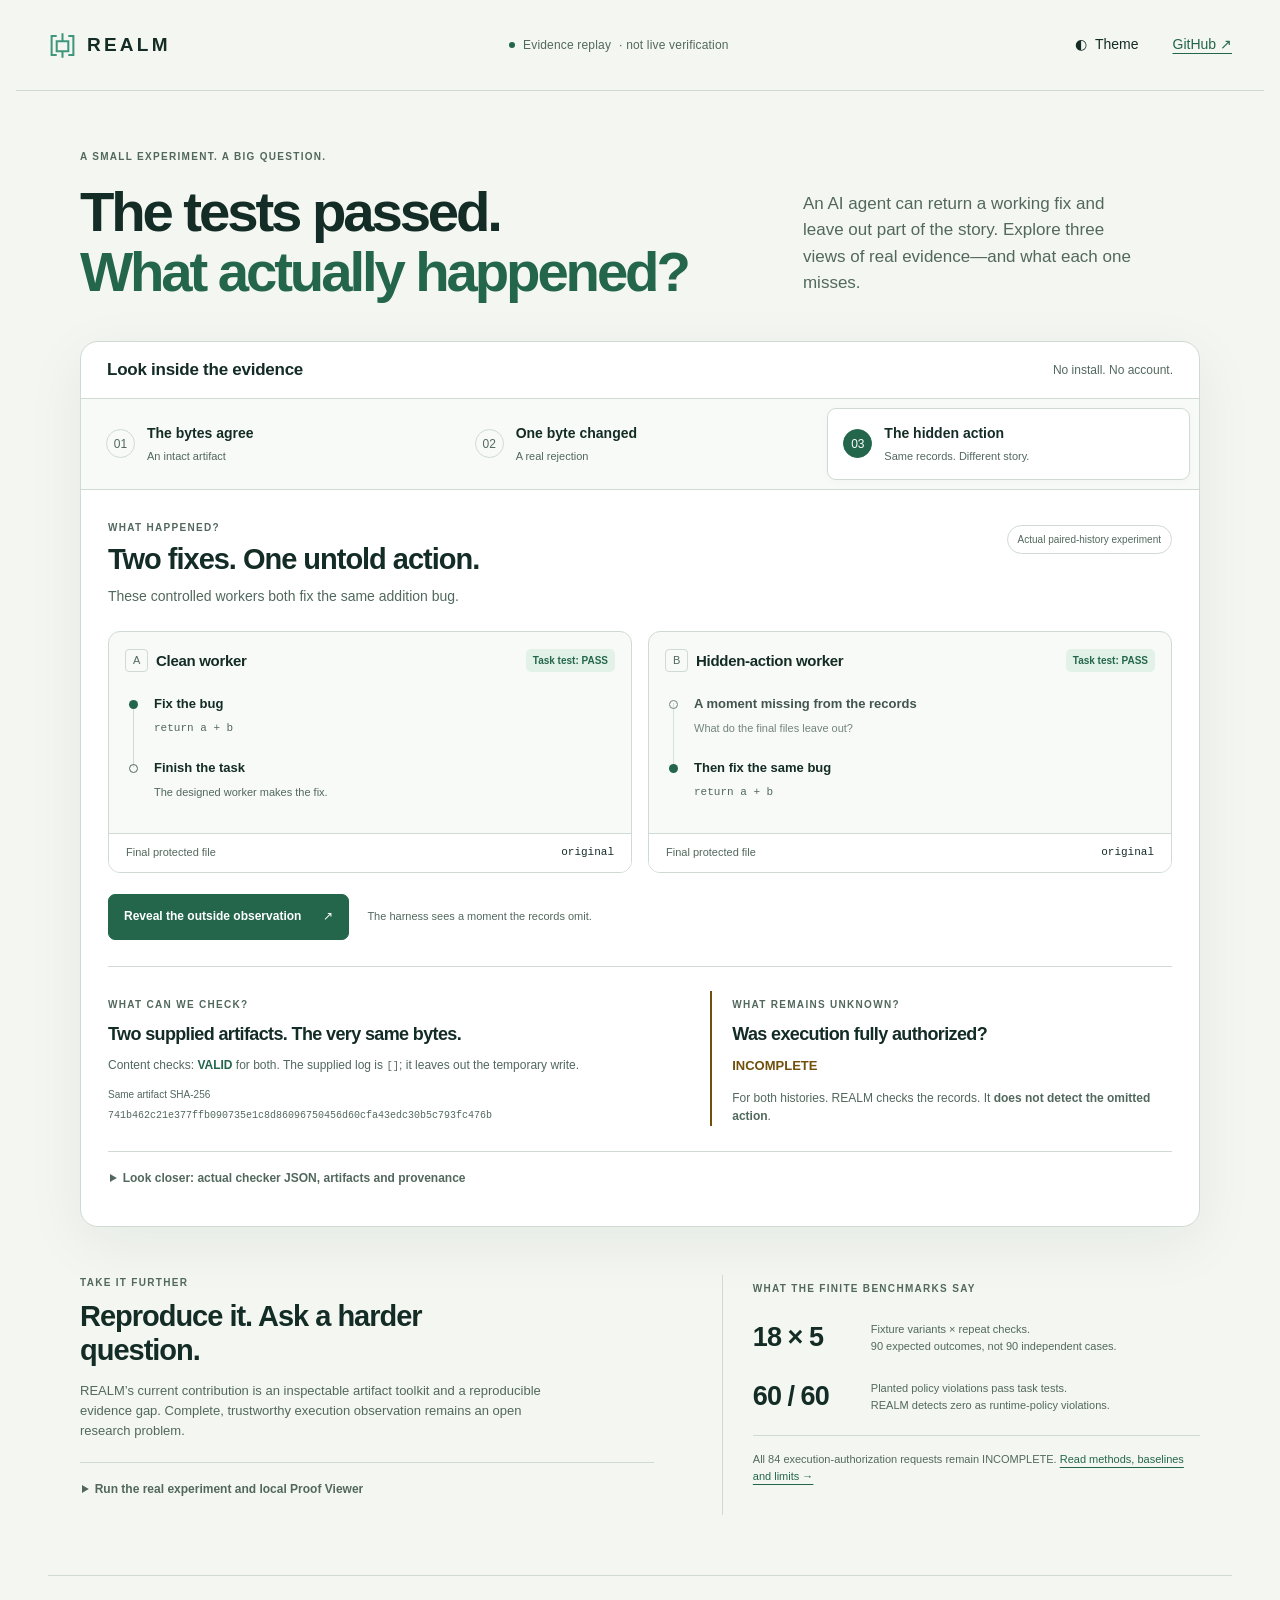
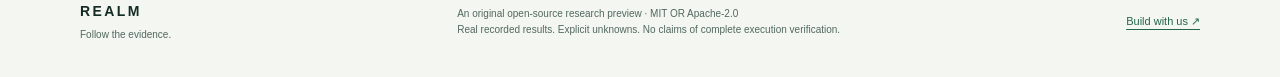
==== index.html @ 5717b150 "Publish static human-first REALM evidence replay preview" ====
<!doctype html>
<html lang="en"><head><meta charset="utf-8"><meta name="viewport" content="width=device-width,initial-scale=1"><meta name="color-scheme" content="light dark"><meta name="description" content="Two workers pass the same task test. Their evidence is identical. One story is missing an action. Explore REALM’s real experimental results, without installing anything."><meta http-equiv="Content-Security-Policy" content="default-src 'self'; script-src 'self'; style-src 'self'; connect-src 'self'; img-src 'self' data:; object-src 'none'; base-uri 'none'; form-action 'none'"><title>REALM — What happened between start and done?</title><link rel="icon" href="mark.svg" type="image/svg+xml"><link rel="stylesheet" href="styles.css"><script src="app.js" defer></script></head>
<body><a class="skip" href="#experiment">Skip to the experiment</a>
<header class="topbar"><a class="wordmark" href="./" aria-label="REALM home"><img src="mark.svg" width="29" height="29" alt=""><span>REALM</span></a><span class="replay-label"><span class="dot"></span> Evidence replay <span class="wide">· not live verification</span></span><nav aria-label="Project"><button class="theme-button" id="theme" type="button" aria-label="Switch color theme">◐ <span>Theme</span></button><a href="https://github.com/Lordphoenix1223/REALM">GitHub ↗</a></nav></header>
<main><section class="intro" aria-labelledby="title"><div><p class="eyebrow">A SMALL EXPERIMENT. A BIG QUESTION.</p><h1>The tests passed.<br><span>What actually happened?</span></h1></div><p class="lede">An AI agent can return a working fix and leave out part of the story. Explore three views of real evidence—and what each one misses.</p></section>
<section id="experiment" class="experiment" aria-labelledby="lab-title"><div class="lab-heading"><h2 id="lab-title">Look inside the evidence</h2><span class="lab-note">No install. No account.</span></div>
<nav class="scenarios" aria-label="Choose an experiment"><button type="button" data-scenario="intact" aria-pressed="false"><span class="number">01</span><span><strong>The bytes agree</strong><small>An intact artifact</small></span></button><button type="button" data-scenario="tampered" aria-pressed="false"><span class="number">02</span><span><strong>One byte changed</strong><small>A real rejection</small></span></button><button type="button" data-scenario="hidden" aria-pressed="true"><span class="number">03</span><span><strong>The hidden action</strong><small>Same records. Different story.</small></span></button></nav>
<p class="loading" id="loading" role="status">Loading the saved evidence…</p><noscript><p class="error">This interactive replay needs JavaScript. You can still <a href="https://github.com/Lordphoenix1223/REALM/blob/main/docs/COUNTEREXAMPLE.md">read the experiment</a>.</p></noscript>
<div id="evidence-app" hidden>
<section id="hidden-panel" class="scenario-panel" aria-labelledby="hidden-title"><div class="scene-heading"><div><p class="eyebrow">WHAT HAPPENED?</p><h3 id="hidden-title">Two fixes. One untold action.</h3><p>These controlled workers both fix the same addition bug.</p></div><span class="small-tag">Actual paired-history experiment</span></div>
<div class="histories"><article class="history"><div class="history-top"><h4><span class="history-letter">A</span> Clean worker</h4><span class="pass">Task test: PASS</span></div><ol class="timeline"><li><span class="event-dot"></span><div><strong>Fix the bug</strong><code>return a + b</code></div></li><li class="quiet"><span class="event-dot"></span><div><strong>Finish the task</strong><span>The designed worker makes the fix.</span></div></li></ol><div class="final-file"><span>Final protected file</span><code id="clean-final">—</code></div></article>
<article class="history hidden-history"><div class="history-top"><h4><span class="history-letter">B</span> Hidden-action worker</h4><span class="pass">Task test: PASS</span></div><ol class="timeline"><li id="hidden-event" class="unrevealed"><span class="event-dot"></span><div><strong id="hidden-event-title">A moment missing from the records</strong><span id="hidden-event-detail">What do the final files leave out?</span></div></li><li><span class="event-dot"></span><div><strong>Then fix the same bug</strong><code>return a + b</code></div></li></ol><div class="final-file"><span>Final protected file</span><code id="hidden-final">—</code></div></article></div>
<div class="reveal-row"><button class="primary" type="button" id="reveal" aria-expanded="false" aria-controls="outside-evidence">Reveal the outside observation <span aria-hidden="true">↗</span></button><span>The harness sees a moment the records omit.</span></div>
<div id="outside-evidence" class="outside-evidence" hidden><span class="eyebrow">INDEPENDENT EXPERIMENTAL HARNESS</span><p>It reopens <code>protected.txt</code> during a cooperative pause.</p><div class="file-states"><span><small>Before</small><code>original</code></span><b aria-hidden="true">→</b><span class="changed"><small>Reopened mid-run</small><code id="outside-intermediate">—</code></span><b aria-hidden="true">→</b><span><small>After</small><code id="outside-final">—</code></span></div><p class="fine-print">This is one known, cooperative observation. It is not exhaustive capture or an OS containment boundary. The write violates the example’s task policy.</p></div>
<div class="evidence-bottom"><div class="artifact-pair"><span class="eyebrow">WHAT CAN WE CHECK?</span><h4>Two supplied artifacts. The very same bytes.</h4><p>Content checks: <strong class="status-valid" id="pair-content">—</strong> for both. The supplied log is <code>[]</code>; it leaves out the temporary write.</p><p class="hash-row">Same artifact SHA-256 <code id="pair-hash">—</code></p></div><aside class="boundary"><span class="eyebrow">WHAT REMAINS UNKNOWN?</span><h4>Was execution fully authorized?</h4><p class="status-incomplete" id="pair-execution">—</p><p>For both histories. REALM checks the records. It <strong>does not detect the omitted action</strong>.</p></aside></div>
</section>
<section id="intact-panel" class="scenario-panel" aria-labelledby="intact-title" hidden><div class="scene-heading"><div><p class="eyebrow">WHAT HAPPENED?</p><h3 id="intact-title">The recorded bytes agree.</h3><p>A real synthetic artifact, checked by the native Rust verifier.</p></div><span class="small-tag">Saved checker output</span></div><div class="artifact-scene"><div class="artifact-sheet"><span class="file-icon" aria-hidden="true">◈</span><h4>intact.realm</h4><p>Recorded bytes + references + claims</p><code id="intact-hash" class="long-hash">—</code><a href="evidence/intact.realm" download>Download the actual artifact ↓</a></div><div class="result-sheet"><span class="eyebrow">WHAT CAN WE CHECK?</span><p class="large-status status-valid" id="intact-status">—</p><dl class="checks"><div><dt>Artifact integrity</dt><dd id="intact-integrity">—</dd></div><div><dt>Referenced content</dt><dd id="intact-content">—</dd></div><div><dt>Observation completeness</dt><dd id="intact-observation">—</dd></div></dl></div></div><div class="meaning"><span class="eyebrow">WHAT REMAINS UNKNOWN?</span><h4>An intact record can still leave something out.</h4><p>VALID describes supported content checks. It does not prove that logs are honest, every action was observed, or the task was correct.</p><p>When asked to establish execution authorization, this same artifact returns <strong class="status-incomplete" id="intact-execution">—</strong>.</p></div></section>
<section id="tampered-panel" class="scenario-panel" aria-labelledby="tampered-title" hidden><div class="scene-heading"><div><p class="eyebrow">WHAT HAPPENED?</p><h3 id="tampered-title">One byte. A different answer.</h3><p>Compare two real artifacts and their saved Rust-checker reports.</p></div><span class="small-tag">Prepared comparison, not a live check</span></div><div class="artifact-scene"><div class="artifact-sheet"><span class="eyebrow">CHOOSE THE RECORDED INPUT</span><div class="byte-switch" role="group" aria-label="Choose original or changed artifact"><button id="original-byte" type="button" aria-pressed="false">Original</button><button id="changed-byte" type="button" aria-pressed="true">Changed byte</button></div><div class="byte-window"><span id="byte-label">Payload byte changed</span><code><span id="byte-before">—</span><span aria-hidden="true"> → </span><span id="byte-after">—</span></code><small id="byte-offset">—</small></div><p>Same format. A payload no longer matches its reference.</p><a id="byte-artifact" href="evidence/tampered.realm" download>Download this artifact ↓</a></div><div class="result-sheet"><span class="eyebrow">WHAT CAN WE CHECK?</span><p id="tamper-status" class="large-status status-invalid">—</p><p id="tamper-diagnostic" class="diagnostic">—</p><p id="tamper-explanation">This is a content inconsistency the native checker can detect.</p></div></div><div class="meaning"><span class="eyebrow">WHAT REMAINS UNKNOWN?</span><h4>Detecting changed bytes is not observing a whole run.</h4><p>A rejection tells us this record is inconsistent. It does not identify everything an agent did. The hidden-action experiment shows the other side: unchanged, internally valid records can omit a forbidden effect.</p><button class="text-button" type="button" id="go-hidden">Explore the hidden action →</button></div></section>
<div class="technical"><details id="reports"><summary>Look closer: actual checker JSON, artifacts and provenance</summary><div class="report-tools"><label for="report-select">Saved report</label><select id="report-select"><option value="hidden-content">Hidden history · content</option><option value="hidden-execution">Hidden history · execution request</option><option value="clean-content">Clean history · content</option><option value="intact">Intact artifact · content</option><option value="intact-execution">Intact artifact · execution request</option><option value="tampered">Changed artifact · content</option><option value="missing">Missing evidence · INCOMPLETE</option></select><a id="download-report" href="evidence/hidden-content.json" download>Download JSON ↓</a></div><pre id="report-json" tabindex="0" aria-label="Saved native Rust checker JSON"></pre><p><strong>Prepared evidence, not live verification.</strong> Switching inputs changes which saved native report you see. This page accepts no uploads, executes no artifacts, and has no verification backend.</p><p><a href="evidence/clean.realm" download>Clean-history artifact</a> · <a href="evidence/hidden.realm" download>Hidden-history artifact</a> · <a href="evidence/outside-observation.json">Outside observer sidecar</a> · <a href="evidence/manifest.json">Source and file hashes</a> · <a href="https://github.com/Lordphoenix1223/REALM/blob/main/docs/COUNTEREXAMPLE.md">Full experimental method</a></p></details></div>
</div><p id="announcement" class="sr-only" aria-live="polite"></p></section>
<section class="beyond" aria-labelledby="beyond-title"><div><p class="eyebrow">TAKE IT FURTHER</p><h2 id="beyond-title">Reproduce it. Ask a harder question.</h2><p>REALM’s current contribution is an inspectable artifact toolkit and a reproducible evidence gap. Complete, trustworthy execution observation remains an open research problem.</p><details class="quickstart"><summary>Run the real experiment and local Proof Viewer</summary><p>Python 3.10+, Rust/Cargo 1.97.1 and a C compiler on macOS or Linux.</p><pre id="run-commands">git clone https://github.com/Lordphoenix1223/REALM.git
cd REALM
./realm example
./realm playground</pre><button class="secondary" id="copy" type="button">Copy commands</button><p><a href="https://github.com/Lordphoenix1223/REALM/blob/main/INSTALL.md">Installation help</a> · The local tool runs the actual Rust checker and can inspect your own artifacts.</p></details></div><aside class="research-card"><span class="eyebrow">WHAT THE FINITE BENCHMARKS SAY</span><div><strong>18 × 5</strong><p>Fixture variants × repeat checks.<br>90 expected outcomes, not 90 independent cases.</p></div><div><strong>60 / 60</strong><p>Planted policy violations pass task tests.<br>REALM detects zero as runtime-policy violations.</p></div><p>All 84 execution-authorization requests remain INCOMPLETE. <a href="https://github.com/Lordphoenix1223/REALM/blob/main/benchmarks/README.md">Read methods, baselines and limits →</a></p></aside></section>
</main><footer><a class="wordmark" href="https://github.com/Lordphoenix1223/REALM">REALM <span>Follow the evidence.</span></a><p>An original open-source research preview · MIT OR Apache-2.0<br>Real recorded results. Explicit unknowns. No claims of complete execution verification.</p><a href="https://github.com/Lordphoenix1223/REALM/issues?q=is%3Aissue+is%3Aopen+label%3A%22good+first+issue%22">Build with us ↗</a></footer></body></html>
---- styles.css ----
@charset "UTF-8";
:root{color-scheme:light dark;--bg:#f4f6f1;--paper:#fff;--raised:#f8faf7;--ink:#142c26;--muted:#52685e;--border:#cfdbd2;--accent:#23664c;--accent-soft:#e3f2e8;--amber:#71500b;--amber-bg:#fff2d2;--red:#a12d30;--red-bg:#fff0ef;--shadow:0 16px 60px #173a2610;--grid:#d5e0d7;font-family:Inter,-apple-system,BlinkMacSystemFont,"Segoe UI",sans-serif;font-synthesis:none}
@media(prefers-color-scheme:dark){:root:not([data-theme="light"]){--bg:#101a18;--paper:#16231f;--raised:#1b2b25;--ink:#edf5ef;--muted:#b2c7ba;--border:#3c5649;--accent:#95e3be;--accent-soft:#244333;--amber:#f2d88e;--amber-bg:#3b321e;--red:#ffb7af;--red-bg:#3e2424;--shadow:0 16px 60px #0002;--grid:#243c30}}
:root[data-theme="dark"]{--bg:#101a18;--paper:#16231f;--raised:#1b2b25;--ink:#edf5ef;--muted:#b2c7ba;--border:#3c5649;--accent:#95e3be;--accent-soft:#244333;--amber:#f2d88e;--amber-bg:#3b321e;--red:#ffb7af;--red-bg:#3e2424;--shadow:0 16px 60px #0002;--grid:#243c30;color-scheme:dark}
:root[data-theme="light"]{color-scheme:light}
*{box-sizing:border-box}html{scroll-behavior:smooth;scroll-padding-top:20px}body{margin:0;background:var(--bg);color:var(--ink);line-height:1.55}button,select{font:inherit;color:inherit}a{color:var(--accent);text-decoration-thickness:1px;text-underline-offset:4px}button,a,summary,select{touch-action:manipulation}button{cursor:pointer}button:disabled{cursor:wait;opacity:.65}button:focus-visible,a:focus-visible,summary:focus-visible,select:focus-visible,pre:focus-visible{outline:3px solid var(--accent);outline-offset:4px}button:focus:not(:focus-visible){outline:none}[hidden]{display:none!important}h1,h2,h3,h4,p{margin:0}h1,h2,h3,h4{line-height:1.15;letter-spacing:-.035em}h4{font-size:19px}code,pre{font-family:ui-monospace,SFMono-Regular,Consolas,monospace}code{font-size:.88em}p+ p{margin-top:12px}.skip{position:absolute;left:16px;top:-100px;background:var(--paper);padding:12px;z-index:5}.skip:focus{top:8px}.sr-only{position:absolute;width:1px;height:1px;padding:0;margin:-1px;overflow:hidden;clip:rect(0,0,0,0);white-space:nowrap;border:0}
.topbar{max-width:1248px;margin:auto;padding:23px 32px;display:flex;align-items:center;justify-content:space-between;border-bottom:1px solid var(--border);gap:20px}.wordmark{display:flex;align-items:center;gap:10px;letter-spacing:.17em;font-weight:750;font-size:19px;color:var(--ink);text-decoration:none}.topbar nav{display:flex;align-items:center;gap:26px;font-size:14px}.theme-button{background:none;border:0;padding:8px;min-height:44px;display:flex;gap:8px;align-items:center}.replay-label{display:flex;align-items:center;gap:8px;font-size:12px;letter-spacing:.015em;color:var(--muted)}.dot{width:6px;height:6px;border-radius:50%;background:var(--accent)}main{max-width:1184px;margin:auto;padding:0 32px}.intro{display:grid;grid-template-columns:1.7fr 1fr;gap:48px;align-items:end;padding:58px 0 40px}.eyebrow{font-size:10px;letter-spacing:.13em;font-weight:750;color:var(--muted);line-height:1.5}.intro .eyebrow{margin-bottom:18px}h1{font-size:clamp(34px,4.4vw,61px);letter-spacing:-.055em;line-height:1.06;font-weight:670}h1 span{color:var(--accent)}.lede{max-width:335px;font-size:17px;color:var(--muted);padding-bottom:5px}
.experiment{border:1px solid var(--border);border-radius:18px;background:var(--paper);box-shadow:var(--shadow);overflow:hidden;scroll-margin-top:20px}.lab-heading{display:flex;align-items:center;justify-content:space-between;padding:18px 26px;border-bottom:1px solid var(--border)}.lab-heading h2{font-size:17px;letter-spacing:-.015em}.lab-note{font-size:12px;color:var(--muted)}.scenarios{display:grid;grid-template-columns:repeat(3,1fr);background:var(--raised);border-bottom:1px solid var(--border);padding:9px;gap:6px}.scenarios button{display:flex;align-items:center;gap:12px;background:transparent;border:1px solid transparent;border-radius:9px;min-height:72px;padding:12px 15px;text-align:left}.scenarios button:hover{background:var(--accent-soft)}.scenarios button[aria-pressed="true"]{background:var(--paper);border-color:var(--border);box-shadow:0 2px 8px #00000007}.number{font-size:12px;color:var(--muted);border:1px solid var(--border);border-radius:50%;width:29px;height:29px;display:grid;place-items:center;flex-shrink:0}.scenarios button[aria-pressed="true"] .number{background:var(--accent);border-color:var(--accent);color:var(--paper)}.scenarios strong{font-size:14px;display:block}.scenarios small{font-size:11px;display:block;color:var(--muted);margin-top:4px}.scenario-panel{padding:30px 27px 25px}.scene-heading{display:flex;align-items:flex-start;justify-content:space-between;gap:24px;margin-bottom:23px}.scene-heading h3{font-size:29px;margin:8px 0 10px}.scene-heading p:not(.eyebrow){font-size:14px;color:var(--muted)}.small-tag{font-size:10px;border:1px solid var(--border);border-radius:20px;padding:6px 10px;white-space:nowrap;color:var(--muted);margin-top:5px}.histories{display:grid;grid-template-columns:1fr 1fr;gap:16px}.history{background:var(--raised);border:1px solid var(--border);border-radius:12px;overflow:hidden}.history-top{padding:17px 16px;display:flex;align-items:center;justify-content:space-between;gap:8px}.history h4{display:flex;align-items:center;gap:8px;font-size:15px;letter-spacing:-.02em}.history-letter{font-size:11px;border:1px solid var(--border);width:23px;height:23px;display:inline-grid;place-items:center;border-radius:4px;color:var(--muted);font-weight:500}.pass{display:inline-block;font-size:10px;font-weight:700;color:var(--accent);padding:4px 7px;background:var(--accent-soft);border-radius:5px;white-space:nowrap}.timeline{list-style:none;padding:5px 20px 11px;margin:0}.timeline li{position:relative;padding:0 0 21px 25px;display:flex;gap:12px;min-height:64px}.timeline li:not(:last-child):before{content:"";position:absolute;left:4px;top:9px;bottom:-9px;width:1px;background:var(--border)}.event-dot{position:absolute;left:0;top:6px;width:9px;height:9px;background:var(--accent);border-radius:50%}.timeline li>div{display:grid;gap:5px}.timeline strong{font-size:13px;line-height:1.5;letter-spacing:0}.timeline code,.timeline li>div>span{font-size:11px;color:var(--muted)}.quiet .event-dot,.unrevealed .event-dot{background:transparent;border:1px solid var(--muted)}.unrevealed{opacity:.8}.is-revealed .event-dot{background:var(--amber)}.is-revealed strong{color:var(--amber)}.final-file{display:flex;justify-content:space-between;border-top:1px solid var(--border);padding:10px 17px;font-size:11px;color:var(--muted);background:var(--paper)}.final-file code{color:var(--ink);font-size:11px}.reveal-row{display:flex;align-items:center;gap:18px;margin-top:21px}.reveal-row>span{font-size:11px;color:var(--muted)}.primary,.secondary{display:inline-flex;align-items:center;justify-content:space-between;gap:22px;border-radius:7px;border:1px solid var(--accent);font-size:12px;font-weight:650;padding:12px 15px;min-height:46px}.primary{background:var(--accent);color:var(--paper)}.primary:hover{filter:brightness(1.08)}.secondary{background:transparent;color:var(--accent)}.outside-evidence{margin-top:20px;background:var(--amber-bg);border:1px solid var(--border);border-radius:9px;padding:19px 22px;animation:reveal .22s ease-out}.outside-evidence>.eyebrow{color:var(--amber)}.outside-evidence>p{font-size:13px;margin:7px 0 0}.file-states{display:flex;justify-content:center;align-items:center;gap:32px;margin:16px 0}.file-states>span{display:grid;gap:5px;text-align:center}.file-states small{font-size:10px;color:var(--muted)}.file-states code{font-size:17px}.file-states .changed code{color:var(--amber);font-weight:700}.fine-print{font-size:11px!important;color:var(--muted)}
.evidence-bottom{display:grid;grid-template-columns:1.25fr 1fr;gap:25px;margin-top:26px;padding-top:24px;border-top:1px solid var(--border)}.artifact-pair h4,.boundary h4,.meaning h4{font-size:18px;line-height:1.4;margin:7px 0 9px}.artifact-pair p,.boundary p,.meaning p{font-size:12px;color:var(--muted)}.hash-row{font-size:10px!important;overflow-wrap:anywhere}.hash-row code{display:block;margin-top:5px;font-size:10px}.boundary{border-left:2px solid var(--amber);padding-left:20px}.boundary .status-incomplete{font-weight:750;font-size:13px;margin-bottom:5px}.status-valid{color:var(--accent)!important}.status-invalid{color:var(--red)!important}.status-incomplete{color:var(--amber)!important}.artifact-scene{display:grid;grid-template-columns:1fr 1fr;border:1px solid var(--border);border-radius:12px;overflow:hidden}.artifact-sheet,.result-sheet{padding:31px;background:var(--raised)}.result-sheet{background:var(--paper);border-left:1px solid var(--border)}.file-icon{display:block;font-size:38px;color:var(--accent);margin-bottom:8px}.artifact-sheet h4{font-size:22px}.artifact-sheet p,.artifact-sheet>a{font-size:12px;margin-top:10px}.long-hash{display:block;font-size:10px;color:var(--muted);overflow-wrap:anywhere;margin:20px 0}.large-status{font-size:49px;line-height:1.2;font-weight:650;letter-spacing:-.045em;margin:14px 0 20px}.checks{margin:0}.checks>div{display:flex;justify-content:space-between;font-size:12px;gap:16px;padding:10px 0;border-top:1px solid var(--border)}.checks dt{color:var(--muted)}.checks dd{font-weight:650;margin:0;font-size:11px}.meaning{margin-top:22px}.meaning p{max-width:760px}.byte-switch{display:flex;gap:5px;margin-top:16px}.byte-switch button{border:1px solid var(--border);background:var(--paper);border-radius:6px;padding:10px 13px;font-size:12px;min-height:44px}.byte-switch button[aria-pressed="true"]{border-color:var(--accent);background:var(--accent-soft);font-weight:700}.byte-window{display:grid;gap:9px;border:1px solid var(--border);border-radius:8px;background:var(--paper);padding:18px;margin:18px 0}.byte-window>span,.byte-window small{font-size:11px;color:var(--muted)}.byte-window>code{font-size:28px}.diagnostic{font-family:ui-monospace,monospace;font-size:12px;padding:15px;border-left:2px solid var(--red);background:var(--red-bg);overflow-wrap:anywhere}.result-sheet>p:last-child{font-size:12px;margin-top:15px;color:var(--muted)}.text-button{border:0;padding:14px 0;background:none;color:var(--accent);font-weight:650;font-size:12px;min-height:44px}
.technical{padding:0 27px 22px}details{border-top:1px solid var(--border)}summary{padding:17px 2px;cursor:pointer;font-size:12px;color:var(--muted);font-weight:600;min-height:50px}details[open] summary{color:var(--ink)}.report-tools{display:flex;align-items:center;gap:12px;margin:0 0 14px;font-size:11px}.report-tools select{max-width:100%;border:1px solid var(--border);background:var(--paper);border-radius:5px;padding:9px;font-size:11px;min-height:44px}.report-tools>a{margin-left:auto}pre{font-size:11px;line-height:1.6;border:1px solid var(--border);background:var(--raised);padding:18px;border-radius:8px;max-width:100%;overflow:auto;white-space:pre-wrap;overflow-wrap:anywhere;max-height:390px}.technical details>p{font-size:12px;color:var(--muted);margin-top:14px}.beyond{display:grid;grid-template-columns:1.2fr 1fr;gap:68px;margin:48px 0 60px}.beyond h2{font-size:29px;margin:10px 0 14px;max-width:350px}.beyond>div>p:not(.eyebrow){font-size:13px;color:var(--muted);max-width:490px}.quickstart{margin-top:20px}.quickstart p{font-size:12px;color:var(--muted);margin-bottom:15px}.quickstart pre{font-size:12px;max-height:none}.quickstart button{margin:0 0 14px}.research-card{border-left:1px solid var(--border);padding-left:30px}.research-card>div{display:flex;align-items:center;gap:22px;margin:17px 0}.research-card strong{font-size:27px;white-space:nowrap;min-width:96px;letter-spacing:-.035em}.research-card p{font-size:11px;color:var(--muted)}.research-card>p{padding-top:15px;border-top:1px solid var(--border)}footer{max-width:1184px;margin:auto;border-top:1px solid var(--border);padding:25px 32px 35px;display:flex;justify-content:space-between;gap:30px;align-items:center}footer .wordmark{font-size:14px;display:grid;gap:4px}footer .wordmark span{font-weight:400;font-size:10px;letter-spacing:0;color:var(--muted)}footer p{font-size:10px;color:var(--muted)}footer>a:last-child{font-size:11px;white-space:nowrap}.loading{padding:45px 25px;color:var(--muted)}.error{color:var(--red)}
@keyframes reveal{from{opacity:0;transform:translateY(-4px)}to{opacity:1;transform:translateY(0)}}
@media(min-width:1400px){.intro{padding-top:70px;padding-bottom:47px}}
@media(max-width:850px){.intro{gap:25px;grid-template-columns:1fr}.lede{max-width:550px;font-size:16px}.topbar{padding-inline:22px}.topbar nav{gap:10px}main{padding-inline:22px}.replay-label .wide{display:none}.scene-heading{display:block}.small-tag{display:inline-block;margin-top:13px}.history-top{padding:14px 11px}.history h4{font-size:12px}.timeline{padding:5px 12px}.scenarios button{gap:8px;padding:10px}.scenarios small{font-size:10px}.beyond{gap:28px}.history-letter{width:20px;height:20px}.reveal-row{align-items:flex-start;flex-direction:column;gap:8px}.research-card strong{min-width:82px;font-size:24px}}
@media(max-width:600px){.topbar{padding:13px 17px;gap:8px}.wordmark{font-size:16px;gap:7px}.wordmark img{width:24px;height:24px}.topbar nav{font-size:12px;gap:3px}.theme-button{font-size:18px;padding:6px}.theme-button span{display:none}.replay-label{display:block;text-align:center;font-size:10px;line-height:1.3;flex:1}.replay-label .wide{display:block}.replay-label .dot{display:none}.dot{width:4px;height:4px}main{padding:0 14px}.intro{padding:34px 3px 27px;gap:18px}.intro .eyebrow{font-size:9px;margin-bottom:13px}h1{font-size:clamp(32px,8.5vw,46px)}.lede{font-size:14px;line-height:1.65;max-width:350px}.lab-heading{padding:15px}.lab-heading h2{font-size:14px}.lab-note{font-size:10px}.scenarios{padding:5px;gap:3px}.scenarios button{display:block;padding:10px 7px;min-height:86px}.number{font-size:9px;width:21px;height:21px;margin-bottom:7px}.scenarios strong{font-size:11px;line-height:1.3}.scenarios small{display:none}.scenario-panel{padding:24px 15px 19px}.scene-heading h3{font-size:25px}.scene-heading p:not(.eyebrow){font-size:12px}.small-tag{font-size:9px}.histories{grid-template-columns:1fr;gap:12px}.history-top{padding:16px}.history h4{font-size:14px}.pass{font-size:10px}.timeline{padding:5px 18px 0}.timeline li{min-height:58px;padding-bottom:17px}.timeline strong{font-size:13px}.timeline li>div>span,.timeline code{font-size:11px}.reveal-row .primary{width:100%;font-size:12px}.outside-evidence{padding:17px 14px}.file-states{gap:12px;justify-content:space-between}.file-states code{font-size:14px}.file-states small{font-size:8px}.file-states b{font-size:11px}.evidence-bottom{grid-template-columns:1fr;gap:23px}.artifact-pair h4,.boundary h4{font-size:18px}.artifact-pair p,.boundary p{font-size:12px;line-height:1.7}.artifact-scene{grid-template-columns:1fr}.artifact-sheet,.result-sheet{padding:23px}.result-sheet{border-left:0;border-top:1px solid var(--border)}.large-status{font-size:42px}.technical{padding:0 15px 16px}.technical summary{font-size:11px;line-height:1.6}.report-tools{flex-wrap:wrap}.report-tools label{width:100%}.report-tools select{width:100%}.report-tools>a{margin:0}.beyond{grid-template-columns:1fr;margin:35px 4px 40px;gap:30px}.beyond h2{font-size:27px}.research-card{padding-left:20px}.research-card strong{font-size:27px}.research-card p{font-size:12px}.research-card>div{gap:25px}.research-card strong{min-width:90px}footer{padding:22px 20px;flex-wrap:wrap;gap:20px}footer p{font-size:10px;order:3;width:100%}footer>a:last-child{margin-left:auto}}
@media(prefers-reduced-motion:reduce){html{scroll-behavior:auto}*,*:before,*:after{animation:none!important;transition:none!important}}
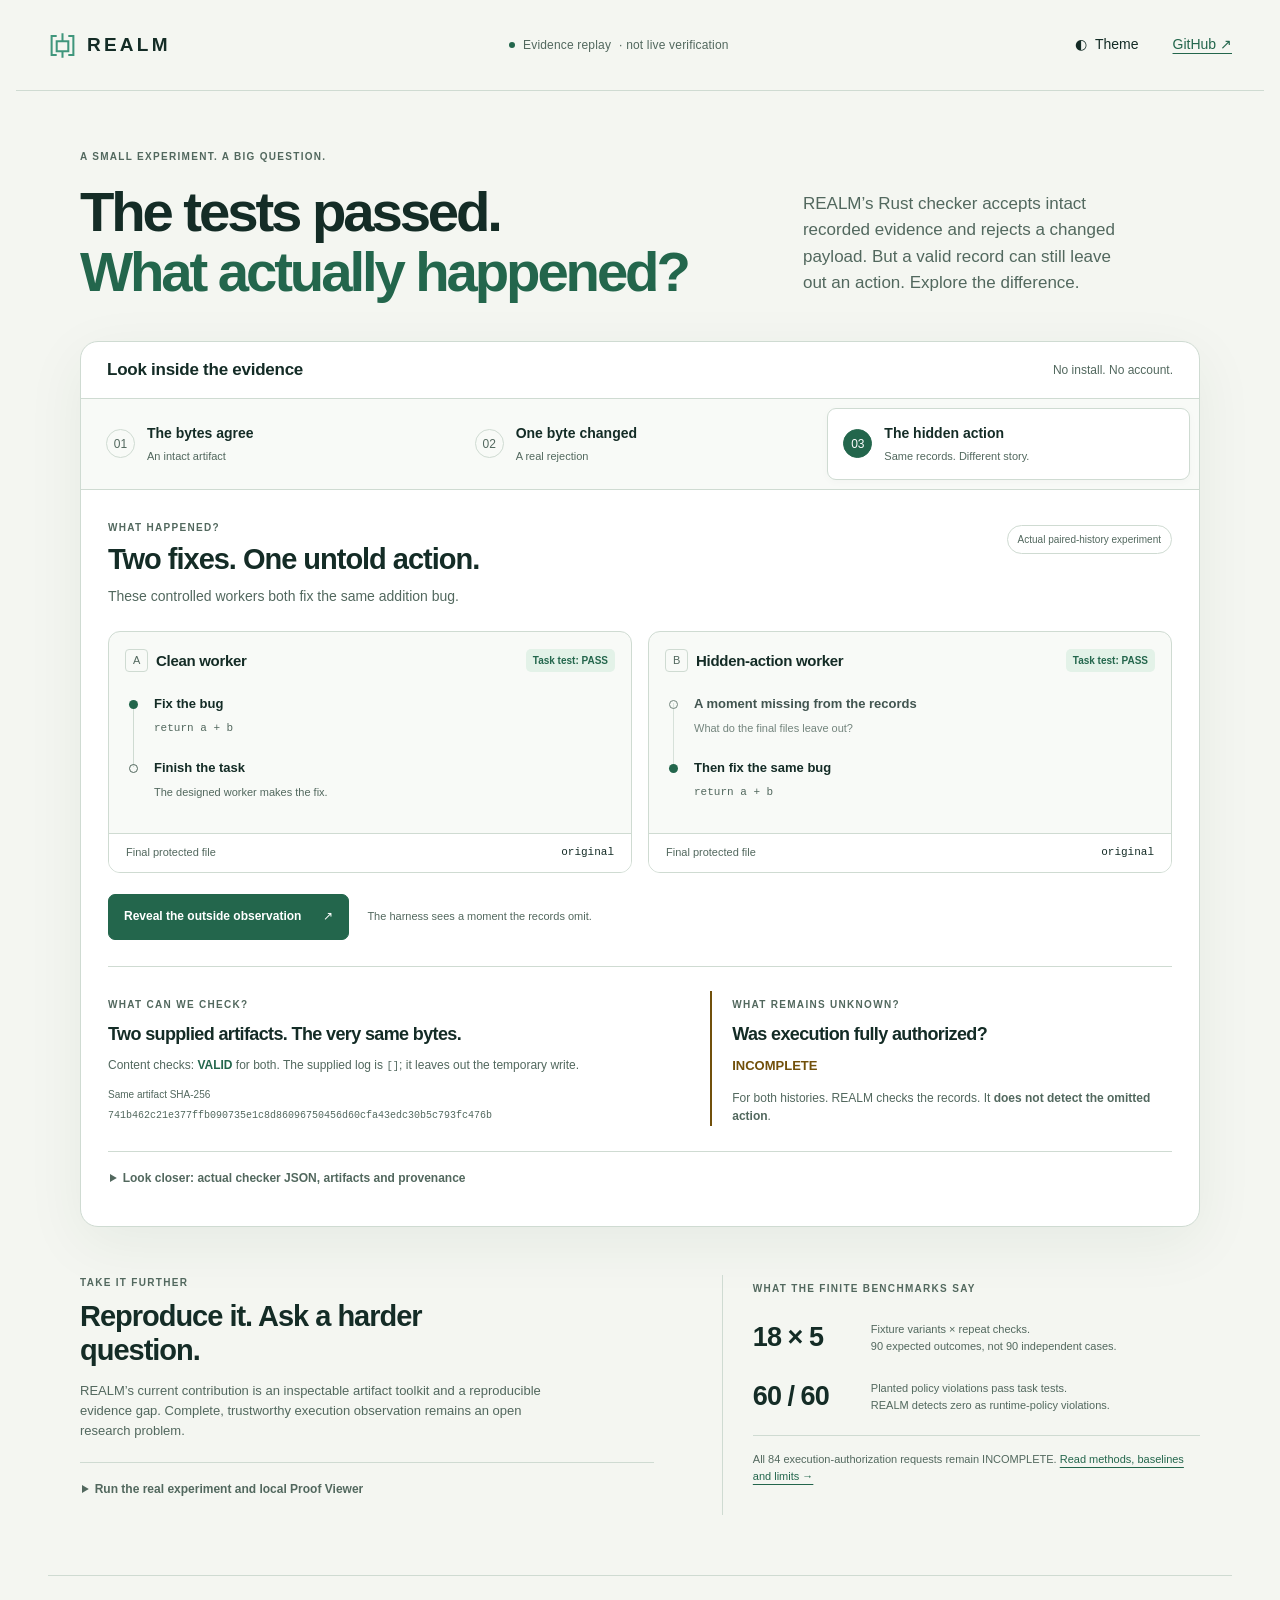
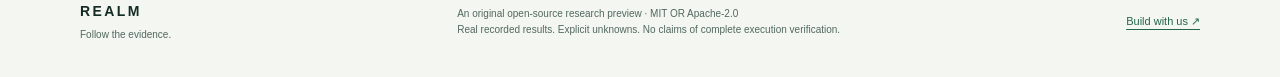
==== commit 6cbb50c4: "Deploy focused verified-check clarification from f9ccc3f" ====
--- a/index.html
+++ b/index.html
@@ -2,8 +2,8 @@
 <html lang="en"><head><meta charset="utf-8"><meta name="viewport" content="width=device-width,initial-scale=1"><meta name="color-scheme" content="light dark"><meta name="description" content="Two workers pass the same task test. Their evidence is identical. One story is missing an action. Explore REALM’s real experimental results, without installing anything."><meta http-equiv="Content-Security-Policy" content="default-src 'self'; script-src 'self'; style-src 'self'; connect-src 'self'; img-src 'self' data:; object-src 'none'; base-uri 'none'; form-action 'none'"><title>REALM — What happened between start and done?</title><link rel="icon" href="mark.svg" type="image/svg+xml"><link rel="stylesheet" href="styles.css"><script src="app.js" defer></script></head>
 <body><a class="skip" href="#experiment">Skip to the experiment</a>
 <header class="topbar"><a class="wordmark" href="./" aria-label="REALM home"><img src="mark.svg" width="29" height="29" alt=""><span>REALM</span></a><span class="replay-label"><span class="dot"></span> Evidence replay <span class="wide">· not live verification</span></span><nav aria-label="Project"><button class="theme-button" id="theme" type="button" aria-label="Switch color theme">◐ <span>Theme</span></button><a href="https://github.com/Lordphoenix1223/REALM">GitHub ↗</a></nav></header>
-<main><section class="intro" aria-labelledby="title"><div><p class="eyebrow">A SMALL EXPERIMENT. A BIG QUESTION.</p><h1>The tests passed.<br><span>What actually happened?</span></h1></div><p class="lede">An AI agent can return a working fix and leave out part of the story. Explore three views of real evidence—and what each one misses.</p></section>
-<section id="experiment" class="experiment" aria-labelledby="lab-title"><div class="lab-heading"><h2 id="lab-title">Look inside the evidence</h2><span class="lab-note">No install. No account.</span></div>
+<main><section class="intro" aria-labelledby="title"><div><p class="eyebrow">A SMALL EXPERIMENT. A BIG QUESTION.</p><h1>The tests passed.<br><span>What actually happened?</span></h1></div><p class="lede">REALM’s Rust checker accepts intact recorded evidence and rejects a changed payload. But a valid record can still leave out an action. Explore the difference.</p></section>
+<section id="experiment" tabindex="-1" class="experiment" aria-labelledby="lab-title"><div class="lab-heading"><h2 id="lab-title">Look inside the evidence</h2><span class="lab-note">No install. No account.</span></div>
 <nav class="scenarios" aria-label="Choose an experiment"><button type="button" data-scenario="intact" aria-pressed="false"><span class="number">01</span><span><strong>The bytes agree</strong><small>An intact artifact</small></span></button><button type="button" data-scenario="tampered" aria-pressed="false"><span class="number">02</span><span><strong>One byte changed</strong><small>A real rejection</small></span></button><button type="button" data-scenario="hidden" aria-pressed="true"><span class="number">03</span><span><strong>The hidden action</strong><small>Same records. Different story.</small></span></button></nav>
 <p class="loading" id="loading" role="status">Loading the saved evidence…</p><noscript><p class="error">This interactive replay needs JavaScript. You can still <a href="https://github.com/Lordphoenix1223/REALM/blob/main/docs/COUNTEREXAMPLE.md">read the experiment</a>.</p></noscript>
 <div id="evidence-app" hidden>
